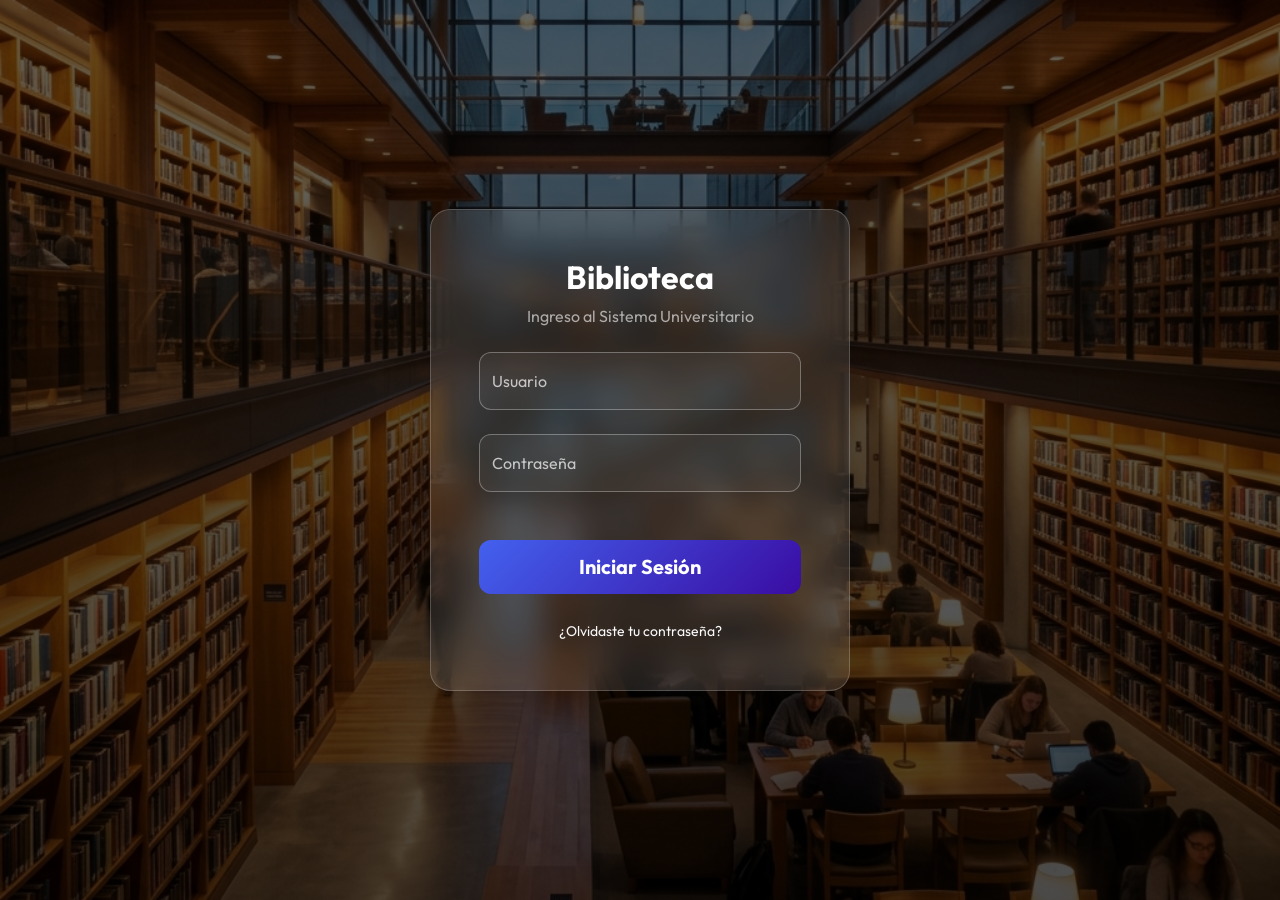
==== frontend/index.html @ 70c6f8f6 "Initial commit: Estructura base del proyecto" ====
<!DOCTYPE html>
<html lang="es">
<head>
    <meta charset="UTF-8">
    <meta name="viewport" content="width=device-width, initial-scale=1.0">
    <title>Login - Biblioteca Universitaria</title>
    <!-- Google Fonts -->
    <link rel="preconnect" href="https://fonts.googleapis.com">
    <link rel="preconnect" href="https://fonts.gstatic.com" crossorigin>
    <link href="https://fonts.googleapis.com/css2?family=Outfit:wght@300;400;600;700&display=swap" rel="stylesheet">
    <!-- Bootstrap CSS CDN -->
    <link href="https://cdn.jsdelivr.net/npm/bootstrap@5.3.0/dist/css/bootstrap.min.css" rel="stylesheet">
    <link rel="stylesheet" href="css/style.css">
</head>
<body class="login-bg d-flex justify-content-center align-items-center vh-100">

    <div class="login-card p-5 shadow-lg glass-panel">
        <div class="text-center mb-4">
            <h2 class="fw-bold text-white mb-2">Biblioteca</h2>
            <p class="text-light-50">Ingreso al Sistema Universitario</p>
        </div>
        
        <form id="loginForm" class="mt-4">
            <div class="mb-4 form-floating custom-input">
                <input type="text" class="form-control" id="username" placeholder="Usuario" required>
                <label for="username">Usuario</label>
            </div>
            
            <div class="mb-4 form-floating custom-input">
                <input type="password" class="form-control" id="password" placeholder="Contraseña" required>
                <label for="password">Contraseña</label>
            </div>
            
            <div class="d-grid mt-5">
                <button type="button" class="btn btn-primary btn-lg custom-btn fw-bold" onclick="alert('Login no implementado aún. Redirigiendo...'); window.location.href='pages/administrador/index.html';">Iniciar Sesión</button>
            </div>
            
            <div class="text-center mt-4">
                <a href="#" class="text-light text-decoration-none small hover-glow">¿Olvidaste tu contraseña?</a>
            </div>
        </form>
    </div>

<!-- Bootstrap JS CDN -->
<script src="https://cdn.jsdelivr.net/npm/bootstrap@5.3.0/dist/js/bootstrap.bundle.min.js"></script>
<script src="js/api.js"></script>
</body>
</html>
---- frontend/css/style.css ----
/* Estilos globales y Tipografía moderna */
:root {
    --primary-color: #4361ee;
    --primary-hover: #3a0ca3;
    --glass-bg: rgba(255, 255, 255, 0.1);
    --glass-border: rgba(255, 255, 255, 0.2);
}

body {
    font-family: 'Outfit', sans-serif;
    background-color: #f8f9fa;
    margin: 0;
}

/* Background image para el Login */
.login-bg {
    background: linear-gradient(rgba(0, 0, 0, 0.6), rgba(0, 0, 0, 0.7)), url('../img/bg.png') no-repeat center center/cover;
    position: relative;
    overflow: hidden;
}

/* Efecto Glassmorphism avanzado */
.glass-panel {
    background: var(--glass-bg);
    backdrop-filter: blur(15px);
    -webkit-backdrop-filter: blur(15px);
    border: 1px solid var(--glass-border);
    border-radius: 20px;
    width: 100%;
    max-width: 420px;
    box-shadow: 0 8px 32px 0 rgba(0, 0, 0, 0.37);
    transform: translateY(30px);
    opacity: 0;
    animation: fadeUpIn 0.8s ease-out forwards;
}

/* Inputs personalizados transparentes */
.custom-input .form-control {
    background: rgba(255, 255, 255, 0.05);
    border: 1px solid rgba(255, 255, 255, 0.3);
    color: #fff;
    border-radius: 12px;
    transition: all 0.3s ease;
}

.custom-input .form-control:focus {
    background: rgba(255, 255, 255, 0.1);
    border-color: var(--primary-color);
    box-shadow: 0 0 0 0.25rem rgba(67, 97, 238, 0.25);
    color: #fff;
}

.custom-input label {
    color: rgba(255, 255, 255, 0.7);
}

/* Botones Premium */
.custom-btn {
    background: linear-gradient(135deg, var(--primary-color), var(--primary-hover));
    border: none;
    border-radius: 12px;
    padding: 12px 20px;
    transition: transform 0.2s ease, box-shadow 0.2s ease;
}

.custom-btn:hover {
    transform: translateY(-2px);
    box-shadow: 0 10px 20px rgba(67, 97, 238, 0.4);
}

.custom-btn:active {
    transform: translateY(0);
}

/* Textos */
.text-light-50 {
    color: rgba(255, 255, 255, 0.6);
}

.hover-glow:hover {
    color: #fff !important;
    text-shadow: 0 0 8px rgba(255,255,255,0.5);
    transition: all 0.3s;
}

/* Animaciones */
@keyframes fadeUpIn {
    0% {
        opacity: 0;
        transform: translateY(30px);
    }
    100% {
        opacity: 1;
        transform: translateY(0);
    }
}
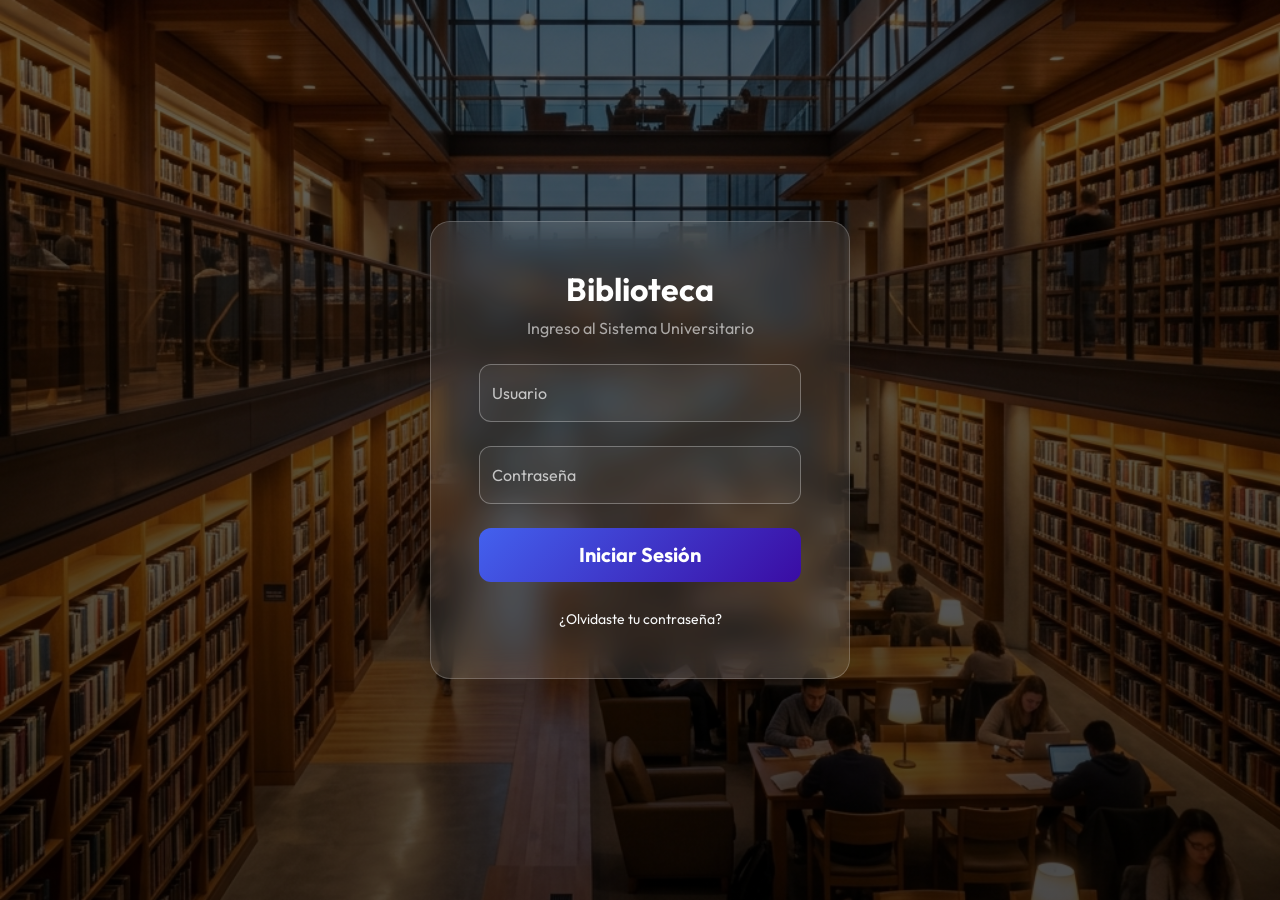
==== commit 06f1709e: "feat: Registro de usuarios completo, auth login con BCrypt, y selector dinámico de carreras" ====
--- a/frontend/index.html
+++ b/frontend/index.html
@@ -31,8 +31,13 @@
                 <label for="password">Contraseña</label>
             </div>
             
-            <div class="d-grid mt-5">
-                <button type="button" class="btn btn-primary btn-lg custom-btn fw-bold" onclick="alert('Login no implementado aún. Redirigiendo...'); window.location.href='pages/administrador/index.html';">Iniciar Sesión</button>
+            <div id="loginAlert" class="alert alert-danger d-none mt-3 text-center" role="alert" style="border-radius: 12px; font-size: 0.9rem;"></div>
+            
+            <div class="d-grid mt-4">
+                <button type="submit" class="btn btn-primary btn-lg custom-btn fw-bold" id="btnLogin">
+                    <span id="btnText">Iniciar Sesión</span>
+                    <span id="btnSpinner" class="spinner-border spinner-border-sm d-none" role="status" aria-hidden="true"></span>
+                </button>
             </div>
             
             <div class="text-center mt-4">
@@ -44,5 +49,6 @@
 <!-- Bootstrap JS CDN -->
 <script src="https://cdn.jsdelivr.net/npm/bootstrap@5.3.0/dist/js/bootstrap.bundle.min.js"></script>
 <script src="js/api.js"></script>
+<script src="js/login.js"></script>
 </body>
 </html>
--- a/frontend/css/style.css
+++ b/frontend/css/style.css
@@ -94,3 +94,215 @@
         transform: translateY(0);
     }
 }
+
+/* Dashboard & Glass UI Additions */
+.dashboard-bg {
+    background: linear-gradient(rgba(15, 23, 42, 0.75), rgba(30, 41, 59, 0.85)), url('../img/bg.png') no-repeat center center/cover;
+    background-attachment: fixed;
+    color: #f8fafc;
+    min-height: 100vh;
+}
+
+.glass-navbar {
+    background: rgba(15, 23, 42, 0.75);
+    backdrop-filter: blur(16px);
+    -webkit-backdrop-filter: blur(16px);
+    border-bottom: 1px solid rgba(255, 255, 255, 0.1);
+    box-shadow: 0 4px 30px rgba(0, 0, 0, 0.1);
+}
+
+.glass-navbar .nav-link {
+    color: rgba(255, 255, 255, 0.7);
+    transition: all 0.3s ease;
+}
+
+.glass-navbar .nav-link:hover, .glass-navbar .nav-link.active {
+    color: #fff;
+}
+
+.glass-card {
+    background: rgba(255, 255, 255, 0.03);
+    backdrop-filter: blur(10px);
+    -webkit-backdrop-filter: blur(10px);
+    border: 1px solid rgba(255, 255, 255, 0.08);
+    border-radius: 20px;
+    box-shadow: 0 8px 32px 0 rgba(0, 0, 0, 0.2);
+    transition: transform 0.3s ease, box-shadow 0.3s ease, border-color 0.3s ease;
+}
+
+.glass-card:hover {
+    transform: translateY(-5px);
+    box-shadow: 0 12px 40px rgba(0, 0, 0, 0.3);
+    border-color: rgba(255, 255, 255, 0.15);
+}
+
+.stat-card-icon {
+    font-size: 2.5rem;
+    background: -webkit-linear-gradient(135deg, var(--primary-color), var(--primary-hover));
+    -webkit-background-clip: text;
+    -webkit-text-fill-color: transparent;
+    margin-bottom: 15px;
+    display: inline-block;
+}
+
+.table-glass {
+    --bs-table-bg: transparent;
+    --bs-table-color: #f8fafc;
+    color: #f8fafc;
+    background: transparent;
+    margin-bottom: 0;
+}
+
+.table-glass th {
+    border-bottom: 1px solid rgba(255, 255, 255, 0.1);
+    color: rgba(255, 255, 255, 0.6);
+    font-weight: 600;
+    text-transform: uppercase;
+    font-size: 0.85rem;
+    letter-spacing: 0.5px;
+    padding-bottom: 15px;
+}
+
+.table-glass td {
+    border-bottom: 1px solid rgba(255, 255, 255, 0.05);
+    color: #f8fafc;
+    padding: 15px 10px;
+}
+
+.table-glass tbody tr {
+    transition: background-color 0.2s ease;
+}
+
+.table-glass tbody tr:hover {
+    background: rgba(255, 255, 255, 0.05);
+}
+
+.page-title {
+    font-weight: 700;
+    margin-bottom: 1.5rem;
+    position: relative;
+    display: inline-block;
+}
+
+.page-title::after {
+    content: '';
+    position: absolute;
+    bottom: -8px;
+    left: 0;
+    width: 40%;
+    height: 4px;
+    background: linear-gradient(90deg, var(--primary-color), transparent);
+    border-radius: 2px;
+}
+
+.custom-btn-outline {
+    border: 1px solid rgba(255, 255, 255, 0.2);
+    color: #fff;
+    background: rgba(255, 255, 255, 0.05);
+    transition: all 0.3s ease;
+}
+
+.custom-btn-outline:hover {
+    background: rgba(255, 255, 255, 0.15);
+    border-color: rgba(255, 255, 255, 0.4);
+    color: #fff;
+}
+
+.fade-in-up {
+    animation: fadeUpIn 0.6s ease-out forwards;
+}
+
+/* Custom Search Input */
+.custom-search-input:focus {
+    background: transparent !important;
+    color: #fff !important;
+    box-shadow: none !important;
+    border-color: rgba(255, 255, 255, 0.5) !important;
+}
+
+.custom-search-input::placeholder {
+    color: rgba(255, 255, 255, 0.4);
+}
+
+.hero-search-card {
+    background: linear-gradient(135deg, rgba(67, 97, 238, 0.1) 0%, rgba(67, 97, 238, 0.02) 100%);
+    border: 1px solid rgba(67, 97, 238, 0.2);
+}
+
+.book-card .book-cover-placeholder {
+    transition: transform 0.5s ease;
+}
+
+.book-card:hover .book-cover-placeholder {
+    transform: scale(1.05);
+}
+
+/* ==========================================================================
+   Estilos personalizados para Choices.js (Glassmorphism)
+   ========================================================================== */
+.choices {
+    margin-bottom: 0;
+}
+.choices__inner {
+    background-color: transparent !important;
+    border: 1px solid rgba(255, 255, 255, 0.2) !important;
+    border-radius: 12px !important;
+    color: #fff !important;
+    min-height: 48px;
+    padding-top: 5px !important;
+}
+.choices[data-type*="select-one"] .choices__inner {
+    padding-bottom: 5px !important;
+}
+.choices__list--dropdown {
+    background: rgba(30, 41, 59, 0.95) !important; /* Fondo oscuro glass */
+    backdrop-filter: blur(15px);
+    -webkit-backdrop-filter: blur(15px);
+    border: 1px solid rgba(255, 255, 255, 0.1) !important;
+    border-radius: 12px !important;
+    color: #fff !important;
+    box-shadow: 0 10px 30px rgba(0, 0, 0, 0.5) !important;
+    margin-top: 5px;
+    z-index: 1050; /* Por encima de otros elementos */
+}
+.choices__list--dropdown .choices__item--selectable {
+    padding-right: 10px !important;
+}
+.choices__list--dropdown .choices__item--selectable.is-highlighted {
+    background-color: rgba(255, 255, 255, 0.1) !important; /* Hover effect */
+    color: #fff !important;
+}
+.choices__input {
+    background-color: rgba(255, 255, 255, 0.05) !important;
+    color: #fff !important;
+    border-radius: 6px !important;
+    margin-bottom: 10px !important;
+}
+.choices__input::placeholder {
+    color: rgba(255, 255, 255, 0.5);
+}
+.choices[data-type*="select-one"]::after {
+    border-color: #fff transparent transparent transparent !important;
+}
+.choices[data-type*="select-one"].is-open::after {
+    border-color: transparent transparent #fff transparent !important;
+}
+.choices__item {
+    color: #fff !important;
+}
+.choices__placeholder {
+    color: rgba(255, 255, 255, 0.6) !important;
+    opacity: 1 !important;
+}
+
+/* ==========================================================================
+   Animaciones para cambio de pestañas (Tabs)
+   ========================================================================== */
+@keyframes smoothFadeIn {
+    0% { opacity: 0; transform: translateY(15px); }
+    100% { opacity: 1; transform: translateY(0); }
+}
+
+.tab-transition {
+    animation: smoothFadeIn 0.4s cubic-bezier(0.4, 0, 0.2, 1) forwards;
+}
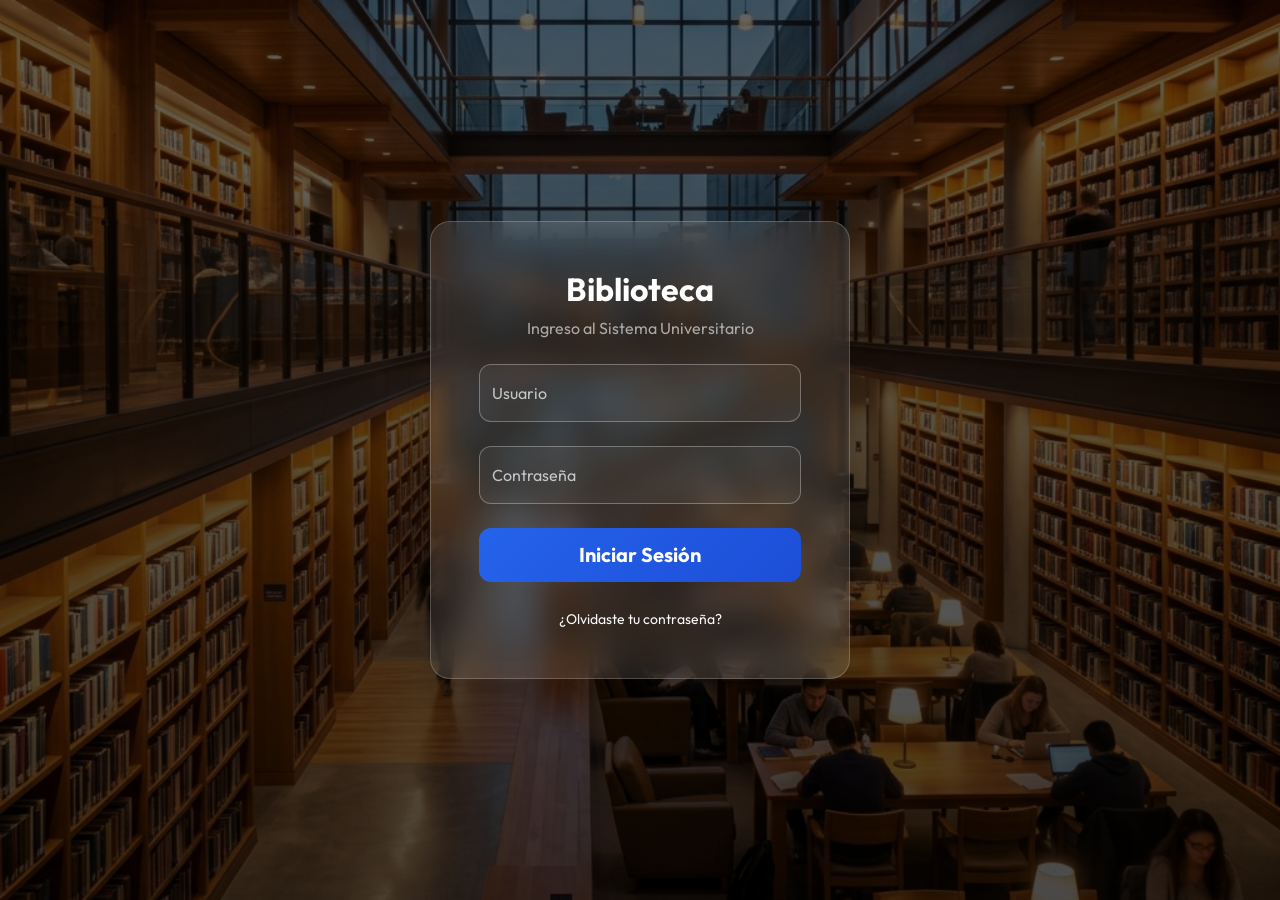
==== commit 89bd37c0: "Fix password reset dynamic careers combobox and lector dashboard improvements" ====
--- a/frontend/index.html
+++ b/frontend/index.html
@@ -22,12 +22,12 @@
         
         <form id="loginForm" class="mt-4">
             <div class="mb-4 form-floating custom-input">
-                <input type="text" class="form-control" id="username" placeholder="Usuario" required>
+                <input type="email" class="form-control" id="username" name="email" autocomplete="email" placeholder="Usuario" required>
                 <label for="username">Usuario</label>
             </div>
             
             <div class="mb-4 form-floating custom-input">
-                <input type="password" class="form-control" id="password" placeholder="Contraseña" required>
+                <input type="password" class="form-control" id="password" name="password" autocomplete="current-password" placeholder="Contraseña" required>
                 <label for="password">Contraseña</label>
             </div>
             
@@ -41,14 +41,55 @@
             </div>
             
             <div class="text-center mt-4">
-                <a href="#" class="text-light text-decoration-none small hover-glow">¿Olvidaste tu contraseña?</a>
+                <a href="#" class="text-light text-decoration-none small hover-glow" data-bs-toggle="modal" data-bs-target="#forgotPasswordModal">¿Olvidaste tu contraseña?</a>
             </div>
         </form>
     </div>
 
+    <!-- Modal Recuperar Contraseña -->
+    <div class="modal fade" id="forgotPasswordModal" tabindex="-1" aria-labelledby="forgotPasswordModalLabel" aria-hidden="true">
+        <div class="modal-dialog modal-dialog-centered">
+            <div class="modal-content">
+                <div class="modal-header border-0 pb-0">
+                    <h5 class="modal-title fw-bold" id="forgotPasswordModalLabel">Restablecer Contraseña</h5>
+                    <button type="button" class="btn-close" data-bs-dismiss="modal" aria-label="Close"></button>
+                </div>
+                <div class="modal-body">
+                    <p class="text-muted small mb-4">Ingresa tu correo y documento de identidad para validar tu identidad. Luego ingresa tu nueva contraseña.</p>
+                    
+                    <form id="forgotPasswordForm">
+                        <div class="mb-3">
+                            <label for="resetEmail" class="form-label text-dark fw-bold">Correo Electrónico</label>
+                            <input type="email" class="form-control" id="resetEmail" name="email" autocomplete="email" required>
+                        </div>
+                        <div class="mb-3">
+                            <label for="resetDocumento" class="form-label text-dark fw-bold">Documento de Identidad</label>
+                            <input type="text" class="form-control" id="resetDocumento" name="documento" autocomplete="off" required>
+                        </div>
+                        <div class="mb-3">
+                            <label for="resetNuevaPassword" class="form-label text-dark fw-bold">Nueva Contraseña</label>
+                            <input type="password" class="form-control" id="resetNuevaPassword" name="new-password" autocomplete="new-password" required>
+                        </div>
+                        <div class="mb-3">
+                            <label for="resetConfirmarPassword" class="form-label text-dark fw-bold">Confirmar Nueva Contraseña</label>
+                            <input type="password" class="form-control" id="resetConfirmarPassword" name="confirm-password" autocomplete="new-password" required>
+                        </div>
+                        <div id="resetAlert" class="alert d-none mt-3" role="alert"></div>
+                        <div class="d-grid mt-4">
+                            <button type="submit" class="btn btn-primary fw-bold" id="btnReset">
+                                <span id="btnResetText">Restablecer Contraseña</span>
+                                <span id="btnResetSpinner" class="spinner-border spinner-border-sm d-none" role="status" aria-hidden="true"></span>
+                            </button>
+                        </div>
+                    </form>
+                </div>
+            </div>
+        </div>
+    </div>
+
 <!-- Bootstrap JS CDN -->
 <script src="https://cdn.jsdelivr.net/npm/bootstrap@5.3.0/dist/js/bootstrap.bundle.min.js"></script>
-<script src="js/api.js"></script>
-<script src="js/login.js"></script>
+<script src="js/api.js?v=2"></script>
+<script src="js/login.js?v=2"></script>
 </body>
 </html>
--- a/frontend/css/style.css
+++ b/frontend/css/style.css
@@ -1,25 +1,55 @@
-/* Estilos globales y Tipografía moderna */
+/* ==========================================================================
+   Sistema de Biblioteca Universitaria – Hoja de Estilos Principal
+   ==========================================================================
+   Paleta de colores:
+     - Primario:   #2563eb  (azul vibrante)
+     - Acento:     #059669  (verde esmeralda)
+     - Texto:      #1e293b  (slate oscuro)
+     - Subtexto:   #64748b  (slate medio)
+     - Fondo:      #f1f5f9  (gris azulado claro)
+     - Tarjetas:   #ffffff
+   ========================================================================== */
+
+/* ---------- Variables Globales ---------- */
 :root {
-    --primary-color: #4361ee;
-    --primary-hover: #3a0ca3;
+    --primary-color: #2563eb;
+    --primary-hover: #1d4ed8;
+    --accent-color: #059669;
+    --accent-hover: #047857;
+    --text-dark: #1e293b;
+    --text-medium: #475569;
+    --text-muted: #64748b;
+    --bg-body: #f1f5f9;
+    --bg-card: #ffffff;
+    --border-subtle: #e2e8f0;
+    --shadow-sm: 0 1px 3px rgba(0, 0, 0, 0.06);
+    --shadow-md: 0 4px 16px rgba(0, 0, 0, 0.07);
+    --shadow-lg: 0 10px 30px rgba(0, 0, 0, 0.09);
+    --radius-md: 14px;
+    --radius-lg: 18px;
+
+    /* Login glassmorphism (untouched) */
     --glass-bg: rgba(255, 255, 255, 0.1);
     --glass-border: rgba(255, 255, 255, 0.2);
 }
 
+/* ---------- Base ---------- */
 body {
     font-family: 'Outfit', sans-serif;
-    background-color: #f8f9fa;
+    background-color: var(--bg-body);
     margin: 0;
-}
-
-/* Background image para el Login */
+    color: var(--text-dark);
+}
+
+/* ==========================================================================
+   LOGIN  (no se toca, se mantiene hermoso)
+   ========================================================================== */
 .login-bg {
     background: linear-gradient(rgba(0, 0, 0, 0.6), rgba(0, 0, 0, 0.7)), url('../img/bg.png') no-repeat center center/cover;
     position: relative;
     overflow: hidden;
 }
 
-/* Efecto Glassmorphism avanzado */
 .glass-panel {
     background: var(--glass-bg);
     backdrop-filter: blur(15px);
@@ -34,7 +64,6 @@
     animation: fadeUpIn 0.8s ease-out forwards;
 }
 
-/* Inputs personalizados transparentes */
 .custom-input .form-control {
     background: rgba(255, 255, 255, 0.05);
     border: 1px solid rgba(255, 255, 255, 0.3);
@@ -46,7 +75,7 @@
 .custom-input .form-control:focus {
     background: rgba(255, 255, 255, 0.1);
     border-color: var(--primary-color);
-    box-shadow: 0 0 0 0.25rem rgba(67, 97, 238, 0.25);
+    box-shadow: 0 0 0 0.25rem rgba(37, 99, 235, 0.25);
     color: #fff;
 }
 
@@ -54,132 +83,148 @@
     color: rgba(255, 255, 255, 0.7);
 }
 
-/* Botones Premium */
+/* ---------- Botones Premium ---------- */
 .custom-btn {
     background: linear-gradient(135deg, var(--primary-color), var(--primary-hover));
     border: none;
     border-radius: 12px;
     padding: 12px 20px;
+    color: #fff;
+    font-weight: 600;
     transition: transform 0.2s ease, box-shadow 0.2s ease;
 }
 
 .custom-btn:hover {
     transform: translateY(-2px);
-    box-shadow: 0 10px 20px rgba(67, 97, 238, 0.4);
+    box-shadow: 0 10px 20px rgba(37, 99, 235, 0.35);
+    color: #fff;
 }
 
 .custom-btn:active {
     transform: translateY(0);
 }
 
-/* Textos */
+/* Login-specific text helpers (only used inside .login-bg) */
+.login-bg .text-light-50 {
+    color: rgba(255, 255, 255, 0.6);
+}
+
+.login-bg .hover-glow:hover {
+    color: #fff !important;
+    text-shadow: 0 0 8px rgba(255, 255, 255, 0.5);
+    transition: all 0.3s;
+}
+
+/* Base fallback for custom helper classes */
 .text-light-50 {
-    color: rgba(255, 255, 255, 0.6);
+    color: var(--text-muted);
 }
 
 .hover-glow:hover {
-    color: #fff !important;
-    text-shadow: 0 0 8px rgba(255,255,255,0.5);
+    color: var(--primary-color) !important;
     transition: all 0.3s;
 }
 
-/* Animaciones */
+/* ==========================================================================
+   ANIMACIONES
+   ========================================================================== */
 @keyframes fadeUpIn {
-    0% {
-        opacity: 0;
-        transform: translateY(30px);
-    }
-    100% {
-        opacity: 1;
-        transform: translateY(0);
-    }
-}
-
-/* Dashboard & Glass UI Additions */
+    0% { opacity: 0; transform: translateY(30px); }
+    100% { opacity: 1; transform: translateY(0); }
+}
+
+@keyframes smoothFadeIn {
+    0% { opacity: 0; transform: translateY(15px); }
+    100% { opacity: 1; transform: translateY(0); }
+}
+
+.fade-in-up {
+    animation: fadeUpIn 0.6s ease-out forwards;
+}
+
+.tab-transition {
+    animation: smoothFadeIn 0.4s cubic-bezier(0.4, 0, 0.2, 1) forwards;
+}
+
+/* ==========================================================================
+   DASHBOARD – Tema Claro Bibliotecario
+   Se aplica a Admin, Bibliotecario y Lector (body.dashboard-bg)
+   ========================================================================== */
 .dashboard-bg {
-    background: linear-gradient(rgba(15, 23, 42, 0.75), rgba(30, 41, 59, 0.85)), url('../img/bg.png') no-repeat center center/cover;
+    background: var(--bg-body);
     background-attachment: fixed;
-    color: #f8fafc;
+    color: var(--text-dark);
     min-height: 100vh;
 }
 
+/* ---------- Navbar ---------- */
 .glass-navbar {
-    background: rgba(15, 23, 42, 0.75);
-    backdrop-filter: blur(16px);
-    -webkit-backdrop-filter: blur(16px);
-    border-bottom: 1px solid rgba(255, 255, 255, 0.1);
-    box-shadow: 0 4px 30px rgba(0, 0, 0, 0.1);
+    background: var(--bg-card) !important;
+    border-bottom: 1px solid var(--border-subtle);
+    box-shadow: var(--shadow-sm);
+    backdrop-filter: none;
+}
+
+.glass-navbar .navbar-brand {
+    color: var(--primary-color) !important;
+    font-weight: 700;
+    font-size: 1.15rem;
+}
+
+.glass-navbar .navbar-brand i {
+    color: var(--primary-color) !important;
+    -webkit-text-fill-color: var(--primary-color) !important;
 }
 
 .glass-navbar .nav-link {
-    color: rgba(255, 255, 255, 0.7);
+    color: var(--text-muted) !important;
+    font-weight: 500;
     transition: all 0.3s ease;
-}
-
-.glass-navbar .nav-link:hover, .glass-navbar .nav-link.active {
-    color: #fff;
-}
-
+    border-radius: 8px;
+    padding: 6px 12px !important;
+}
+
+.glass-navbar .nav-link:hover,
+.glass-navbar .nav-link.active {
+    color: var(--primary-color) !important;
+    background: rgba(37, 99, 235, 0.06);
+    transform: translateY(-1px);
+}
+
+/* Toggler para responsive */
+.dashboard-bg .navbar-toggler-icon {
+    background-image: url("data:image/svg+xml,%3csvg xmlns='http://www.w3.org/2000/svg' viewBox='0 0 30 30'%3e%3cpath stroke='%23475569' stroke-linecap='round' stroke-miterlimit='10' stroke-width='2' d='M4 7h22M4 15h22M4 23h22'/%3e%3c/svg%3e") !important;
+}
+
+/* ---------- Tarjetas Stat ---------- */
 .glass-card {
-    background: rgba(255, 255, 255, 0.03);
-    backdrop-filter: blur(10px);
-    -webkit-backdrop-filter: blur(10px);
-    border: 1px solid rgba(255, 255, 255, 0.08);
-    border-radius: 20px;
-    box-shadow: 0 8px 32px 0 rgba(0, 0, 0, 0.2);
-    transition: transform 0.3s ease, box-shadow 0.3s ease, border-color 0.3s ease;
+    background: var(--bg-card);
+    border: 1px solid var(--border-subtle);
+    border-radius: var(--radius-lg);
+    box-shadow: var(--shadow-md);
+    transition: transform 0.3s ease, box-shadow 0.3s ease;
 }
 
 .glass-card:hover {
-    transform: translateY(-5px);
-    box-shadow: 0 12px 40px rgba(0, 0, 0, 0.3);
-    border-color: rgba(255, 255, 255, 0.15);
+    transform: translateY(-4px);
+    box-shadow: var(--shadow-lg);
 }
 
 .stat-card-icon {
     font-size: 2.5rem;
-    background: -webkit-linear-gradient(135deg, var(--primary-color), var(--primary-hover));
-    -webkit-background-clip: text;
-    -webkit-text-fill-color: transparent;
     margin-bottom: 15px;
     display: inline-block;
-}
-
-.table-glass {
-    --bs-table-bg: transparent;
-    --bs-table-color: #f8fafc;
-    color: #f8fafc;
-    background: transparent;
-    margin-bottom: 0;
-}
-
-.table-glass th {
-    border-bottom: 1px solid rgba(255, 255, 255, 0.1);
-    color: rgba(255, 255, 255, 0.6);
-    font-weight: 600;
-    text-transform: uppercase;
-    font-size: 0.85rem;
-    letter-spacing: 0.5px;
-    padding-bottom: 15px;
-}
-
-.table-glass td {
-    border-bottom: 1px solid rgba(255, 255, 255, 0.05);
-    color: #f8fafc;
-    padding: 15px 10px;
-}
-
-.table-glass tbody tr {
-    transition: background-color 0.2s ease;
-}
-
-.table-glass tbody tr:hover {
-    background: rgba(255, 255, 255, 0.05);
-}
-
+    /* Cada icono hereda su color de la clase text-* de Bootstrap */
+    background: none !important;
+    -webkit-background-clip: unset !important;
+    -webkit-text-fill-color: unset !important;
+}
+
+/* ---------- Títulos de Página ---------- */
 .page-title {
     font-weight: 700;
     margin-bottom: 1.5rem;
+    color: var(--text-dark);
     position: relative;
     display: inline-block;
 }
@@ -195,40 +240,79 @@
     border-radius: 2px;
 }
 
+/* ---------- Tablas ---------- */
+.table-glass {
+    --bs-table-bg: transparent;
+    --bs-table-color: var(--text-dark);
+    color: var(--text-dark);
+    background: transparent;
+    margin-bottom: 0;
+}
+
+.table-glass th {
+    border-bottom: 2px solid var(--border-subtle);
+    color: var(--text-muted);
+    font-weight: 600;
+    text-transform: uppercase;
+    font-size: 0.8rem;
+    letter-spacing: 0.5px;
+    padding-bottom: 12px;
+}
+
+.table-glass td {
+    border-bottom: 1px solid #f1f5f9;
+    color: var(--text-dark);
+    padding: 14px 10px;
+    vertical-align: middle;
+}
+
+.table-glass tbody tr {
+    transition: background-color 0.2s ease;
+}
+
+.table-glass tbody tr:hover {
+    background: rgba(37, 99, 235, 0.03);
+}
+
+/* ---------- Botón Outline adaptado ---------- */
 .custom-btn-outline {
-    border: 1px solid rgba(255, 255, 255, 0.2);
-    color: #fff;
-    background: rgba(255, 255, 255, 0.05);
+    border: 1.5px solid var(--primary-color) !important;
+    color: var(--primary-color) !important;
+    background: transparent;
+    font-weight: 500;
     transition: all 0.3s ease;
 }
 
 .custom-btn-outline:hover {
-    background: rgba(255, 255, 255, 0.15);
-    border-color: rgba(255, 255, 255, 0.4);
-    color: #fff;
-}
-
-.fade-in-up {
-    animation: fadeUpIn 0.6s ease-out forwards;
-}
-
-/* Custom Search Input */
+    background: var(--primary-color) !important;
+    border-color: var(--primary-color) !important;
+    color: #fff !important;
+}
+
+/* ---------- Search Input ---------- */
+.custom-search-input {
+    background: var(--bg-card) !important;
+    border: 1px solid var(--border-subtle) !important;
+    color: var(--text-dark) !important;
+}
+
 .custom-search-input:focus {
-    background: transparent !important;
-    color: #fff !important;
-    box-shadow: none !important;
-    border-color: rgba(255, 255, 255, 0.5) !important;
+    background: #fff !important;
+    box-shadow: 0 0 0 0.25rem rgba(37, 99, 235, 0.12) !important;
+    border-color: var(--primary-color) !important;
 }
 
 .custom-search-input::placeholder {
-    color: rgba(255, 255, 255, 0.4);
-}
-
+    color: #94a3b8;
+}
+
+/* Hero search card (Lector) */
 .hero-search-card {
-    background: linear-gradient(135deg, rgba(67, 97, 238, 0.1) 0%, rgba(67, 97, 238, 0.02) 100%);
-    border: 1px solid rgba(67, 97, 238, 0.2);
-}
-
+    background: linear-gradient(135deg, #eff6ff 0%, #f0fdf4 100%) !important;
+    border: 1px solid var(--border-subtle) !important;
+}
+
+/* ---------- Book Cards (Lector) ---------- */
 .book-card .book-cover-placeholder {
     transition: transform 0.5s ease;
 }
@@ -238,71 +322,318 @@
 }
 
 /* ==========================================================================
-   Estilos personalizados para Choices.js (Glassmorphism)
+   SOBRESCRITURA MASIVA: clases oscuras de Bootstrap dentro del dashboard
+   ========================================================================== */
+
+/* --- Textos --- */
+.dashboard-bg .text-white {
+    color: var(--text-dark) !important;
+}
+
+.dashboard-bg .text-white-50 {
+    color: var(--text-muted) !important;
+}
+
+.dashboard-bg .text-light-50 {
+    color: var(--text-muted) !important;
+}
+
+/* --- Bordes --- */
+.dashboard-bg .border-light-subtle {
+    border-color: var(--border-subtle) !important;
+}
+
+.dashboard-bg .border-secondary {
+    border-color: var(--border-subtle) !important;
+}
+
+.dashboard-bg .border-opacity-50 {
+    --bs-border-opacity: 1 !important;
+}
+
+/* --- Backgrounds --- */
+.dashboard-bg .bg-transparent {
+    background-color: transparent !important;
+}
+
+/* --- Botones "outline-light" dentro del dashboard --- */
+.dashboard-bg .btn-outline-light {
+    color: var(--text-muted) !important;
+    border-color: var(--border-subtle) !important;
+    background: transparent !important;
+}
+
+.dashboard-bg .btn-outline-light:hover {
+    color: var(--primary-color) !important;
+    border-color: var(--primary-color) !important;
+    background: rgba(37, 99, 235, 0.06) !important;
+}
+
+/* --- Botón "close" en modales --- */
+.dashboard-bg .btn-close-white {
+    filter: none !important;
+}
+
+/* --- Input group text (ícono de búsqueda) --- */
+.dashboard-bg .input-group-text {
+    background: var(--bg-card) !important;
+    border-color: var(--border-subtle) !important;
+    color: var(--text-muted) !important;
+}
+
+/* ==========================================================================
+   MODALES – Tema Claro
+   ========================================================================== */
+.dashboard-bg .modal-content,
+.dashboard-bg .modal-content.text-white {
+    background: var(--bg-card) !important;
+    border: 1px solid var(--border-subtle) !important;
+    box-shadow: var(--shadow-lg);
+    color: var(--text-dark) !important;
+    border-radius: var(--radius-lg);
+}
+
+.dashboard-bg .modal-header {
+    border-bottom: 1px solid var(--border-subtle) !important;
+}
+
+.dashboard-bg .modal-footer {
+    border-top: 1px solid var(--border-subtle) !important;
+}
+
+.dashboard-bg .modal-content .btn-outline-secondary {
+    color: var(--text-muted) !important;
+    border-color: var(--border-subtle) !important;
+}
+
+.dashboard-bg .modal-content .btn-outline-secondary:hover {
+    background-color: #f8fafc !important;
+    color: var(--text-dark) !important;
+}
+
+/* Inputs y selects dentro de modales */
+.dashboard-bg .modal-content input,
+.dashboard-bg .modal-content select,
+.dashboard-bg .modal-content textarea {
+    color: var(--text-dark) !important;
+    border: 1px solid var(--border-subtle) !important;
+    background-color: var(--bg-card) !important;
+    border-radius: 10px;
+}
+
+.dashboard-bg .modal-content input:focus,
+.dashboard-bg .modal-content select:focus,
+.dashboard-bg .modal-content textarea:focus {
+    border-color: var(--primary-color) !important;
+    box-shadow: 0 0 0 0.2rem rgba(37, 99, 235, 0.15) !important;
+}
+
+/* Labels dentro de modales */
+.dashboard-bg .modal-content .form-label,
+.dashboard-bg .modal-content label {
+    color: var(--text-medium) !important;
+}
+
+/* ==========================================================================
+   CHOICES.JS – Tema Claro Premium
    ========================================================================== */
 .choices {
     margin-bottom: 0;
 }
+
+/* --- Contenedor principal --- */
 .choices__inner {
-    background-color: transparent !important;
-    border: 1px solid rgba(255, 255, 255, 0.2) !important;
+    background-color: var(--bg-card) !important;
+    border: 1.5px solid var(--border-subtle) !important;
     border-radius: 12px !important;
-    color: #fff !important;
+    color: var(--text-dark) !important;
     min-height: 48px;
-    padding-top: 5px !important;
-}
+    padding: 6px 8px !important;
+    transition: border-color 0.25s ease, box-shadow 0.25s ease;
+}
+
+.choices.is-focused .choices__inner {
+    border-color: var(--primary-color) !important;
+    box-shadow: 0 0 0 3px rgba(37, 99, 235, 0.12) !important;
+}
+
 .choices[data-type*="select-one"] .choices__inner {
     padding-bottom: 5px !important;
 }
-.choices__list--dropdown {
-    background: rgba(30, 41, 59, 0.95) !important; /* Fondo oscuro glass */
-    backdrop-filter: blur(15px);
-    -webkit-backdrop-filter: blur(15px);
-    border: 1px solid rgba(255, 255, 255, 0.1) !important;
+
+/* --- Tags / Pills (autores seleccionados) --- */
+.choices__list--multiple .choices__item {
+    background: linear-gradient(135deg, #eff6ff, #dbeafe) !important;
+    border: 1px solid #93c5fd !important;
+    border-radius: 20px !important;
+    color: #1e40af !important;
+    font-size: 0.85rem !important;
+    font-weight: 500 !important;
+    padding: 5px 12px !important;
+    margin: 3px 4px !important;
+    display: inline-flex !important;
+    align-items: center !important;
+    gap: 6px !important;
+    transition: all 0.2s ease !important;
+    line-height: 1.4 !important;
+}
+
+.choices__list--multiple .choices__item.is-highlighted {
+    background: linear-gradient(135deg, #dbeafe, #bfdbfe) !important;
+    border-color: #60a5fa !important;
+}
+
+/* --- Botón eliminar del tag (la "X") --- */
+.choices__list--multiple .choices__button {
+    border: none !important;
+    background: none !important;
+    color: #3b82f6 !important;
+    opacity: 0.6;
+    margin: 0 !important;
+    padding: 0 0 0 4px !important;
+    font-size: 1rem !important;
+    line-height: 1 !important;
+    cursor: pointer;
+    border-left: 1px solid #93c5fd !important;
+    padding-left: 8px !important;
+    transition: opacity 0.2s ease;
+    background-image: url("data:image/svg+xml,%3Csvg xmlns='http://www.w3.org/2000/svg' width='12' height='12' viewBox='0 0 24 24' fill='none' stroke='%232563eb' stroke-width='2.5' stroke-linecap='round' stroke-linejoin='round'%3E%3Cline x1='18' y1='6' x2='6' y2='18'%3E%3C/line%3E%3Cline x1='6' y1='6' x2='18' y2='18'%3E%3C/line%3E%3C/svg%3E") !important;
+    background-repeat: no-repeat !important;
+    background-position: center !important;
+    background-size: 10px !important;
+    width: 18px !important;
+    height: 18px !important;
+    text-indent: -9999px !important;
+}
+
+.choices__list--multiple .choices__button:hover {
+    opacity: 1;
+}
+
+/* --- Dropdown (lista desplegable) --- */
+.choices__list--dropdown,
+.choices__list[aria-expanded] {
+    background: #fff !important;
+    border: 1.5px solid var(--border-subtle) !important;
     border-radius: 12px !important;
-    color: #fff !important;
-    box-shadow: 0 10px 30px rgba(0, 0, 0, 0.5) !important;
-    margin-top: 5px;
-    z-index: 1050; /* Por encima de otros elementos */
-}
-.choices__list--dropdown .choices__item--selectable {
-    padding-right: 10px !important;
-}
+    color: var(--text-dark) !important;
+    box-shadow: 0 12px 36px rgba(0, 0, 0, 0.1), 0 4px 12px rgba(0, 0, 0, 0.05) !important;
+    margin-top: 6px;
+    z-index: 1050;
+    overflow: hidden;
+    padding: 4px !important;
+}
+
+/* Cada ítem del dropdown */
+.choices__list--dropdown .choices__item {
+    padding: 10px 14px !important;
+    border-radius: 8px !important;
+    margin: 2px 0 !important;
+    font-size: 0.9rem !important;
+    color: var(--text-dark) !important;
+    transition: background-color 0.15s ease, color 0.15s ease;
+}
+
 .choices__list--dropdown .choices__item--selectable.is-highlighted {
-    background-color: rgba(255, 255, 255, 0.1) !important; /* Hover effect */
-    color: #fff !important;
-}
+    background-color: #eff6ff !important;
+    color: var(--primary-color) !important;
+}
+
+.choices__list--dropdown .choices__item--selectable:active {
+    background-color: #dbeafe !important;
+}
+
+/* Items ya seleccionados en el dropdown (deshabilitados) */
+.choices__list--dropdown .choices__item--disabled {
+    color: #cbd5e1 !important;
+    background: transparent !important;
+    text-decoration: line-through;
+    opacity: 0.5;
+}
+
+/* --- Input de búsqueda dentro del multi-select --- */
 .choices__input {
-    background-color: rgba(255, 255, 255, 0.05) !important;
-    color: #fff !important;
+    background-color: transparent !important;
+    color: var(--text-dark) !important;
+    border: none !important;
     border-radius: 6px !important;
-    margin-bottom: 10px !important;
-}
+    margin-bottom: 0 !important;
+    padding: 4px 2px !important;
+    font-size: 0.9rem !important;
+}
+
 .choices__input::placeholder {
-    color: rgba(255, 255, 255, 0.5);
-}
+    color: #94a3b8;
+    font-style: italic;
+}
+
+/* --- Flechita del select-one --- */
 .choices[data-type*="select-one"]::after {
-    border-color: #fff transparent transparent transparent !important;
-}
+    border-color: var(--text-muted) transparent transparent transparent !important;
+}
+
 .choices[data-type*="select-one"].is-open::after {
-    border-color: transparent transparent #fff transparent !important;
-}
+    border-color: transparent transparent var(--text-muted) transparent !important;
+}
+
+/* --- General items & placeholder --- */
 .choices__item {
-    color: #fff !important;
-}
+    color: var(--text-dark) !important;
+}
+
 .choices__placeholder {
-    color: rgba(255, 255, 255, 0.6) !important;
+    color: var(--text-muted) !important;
     opacity: 1 !important;
-}
-
-/* ==========================================================================
-   Animaciones para cambio de pestañas (Tabs)
-   ========================================================================== */
-@keyframes smoothFadeIn {
-    0% { opacity: 0; transform: translateY(15px); }
-    100% { opacity: 1; transform: translateY(0); }
-}
-
-.tab-transition {
-    animation: smoothFadeIn 0.4s cubic-bezier(0.4, 0, 0.2, 1) forwards;
-}
+    font-style: italic;
+}
+
+/* --- Borde de búsqueda dentro del dropdown --- */
+.choices__list--dropdown .choices__input {
+    border-bottom: 1px solid var(--border-subtle) !important;
+    border-radius: 0 !important;
+    padding: 10px 14px !important;
+    margin-bottom: 4px !important;
+}
+
+/* ==========================================================================
+   STAT CARDS – Colores de acento con gradientes suaves de fondo
+   ========================================================================== */
+.dashboard-bg .glass-card.p-4.text-center {
+    position: relative;
+    overflow: hidden;
+}
+
+/* Sutil línea superior de color en las stat cards */
+.dashboard-bg .row.g-4 > .col-md-4:nth-child(1) .glass-card.p-4.text-center {
+    border-top: 3px solid var(--primary-color);
+}
+
+.dashboard-bg .row.g-4 > .col-md-4:nth-child(2) .glass-card.p-4.text-center {
+    border-top: 3px solid var(--accent-color);
+}
+
+.dashboard-bg .row.g-4 > .col-md-4:nth-child(3) .glass-card.p-4.text-center {
+    border-top: 3px solid #f59e0b;
+}
+
+/* ==========================================================================
+   ACCIÓN RÁPIDA BUTTONS (Bibliotecario)
+   ========================================================================== */
+.dashboard-bg .btn-outline-light.text-start {
+    color: var(--text-dark) !important;
+    border: 1.5px solid var(--border-subtle) !important;
+    background: var(--bg-card) !important;
+}
+
+.dashboard-bg .btn-outline-light.text-start:hover {
+    border-color: var(--primary-color) !important;
+    color: var(--primary-color) !important;
+    background: rgba(37, 99, 235, 0.04) !important;
+}
+
+/* ==========================================================================
+   BADGES (mejora de contraste)
+   ========================================================================== */
+.dashboard-bg .badge {
+    font-weight: 500;
+}
